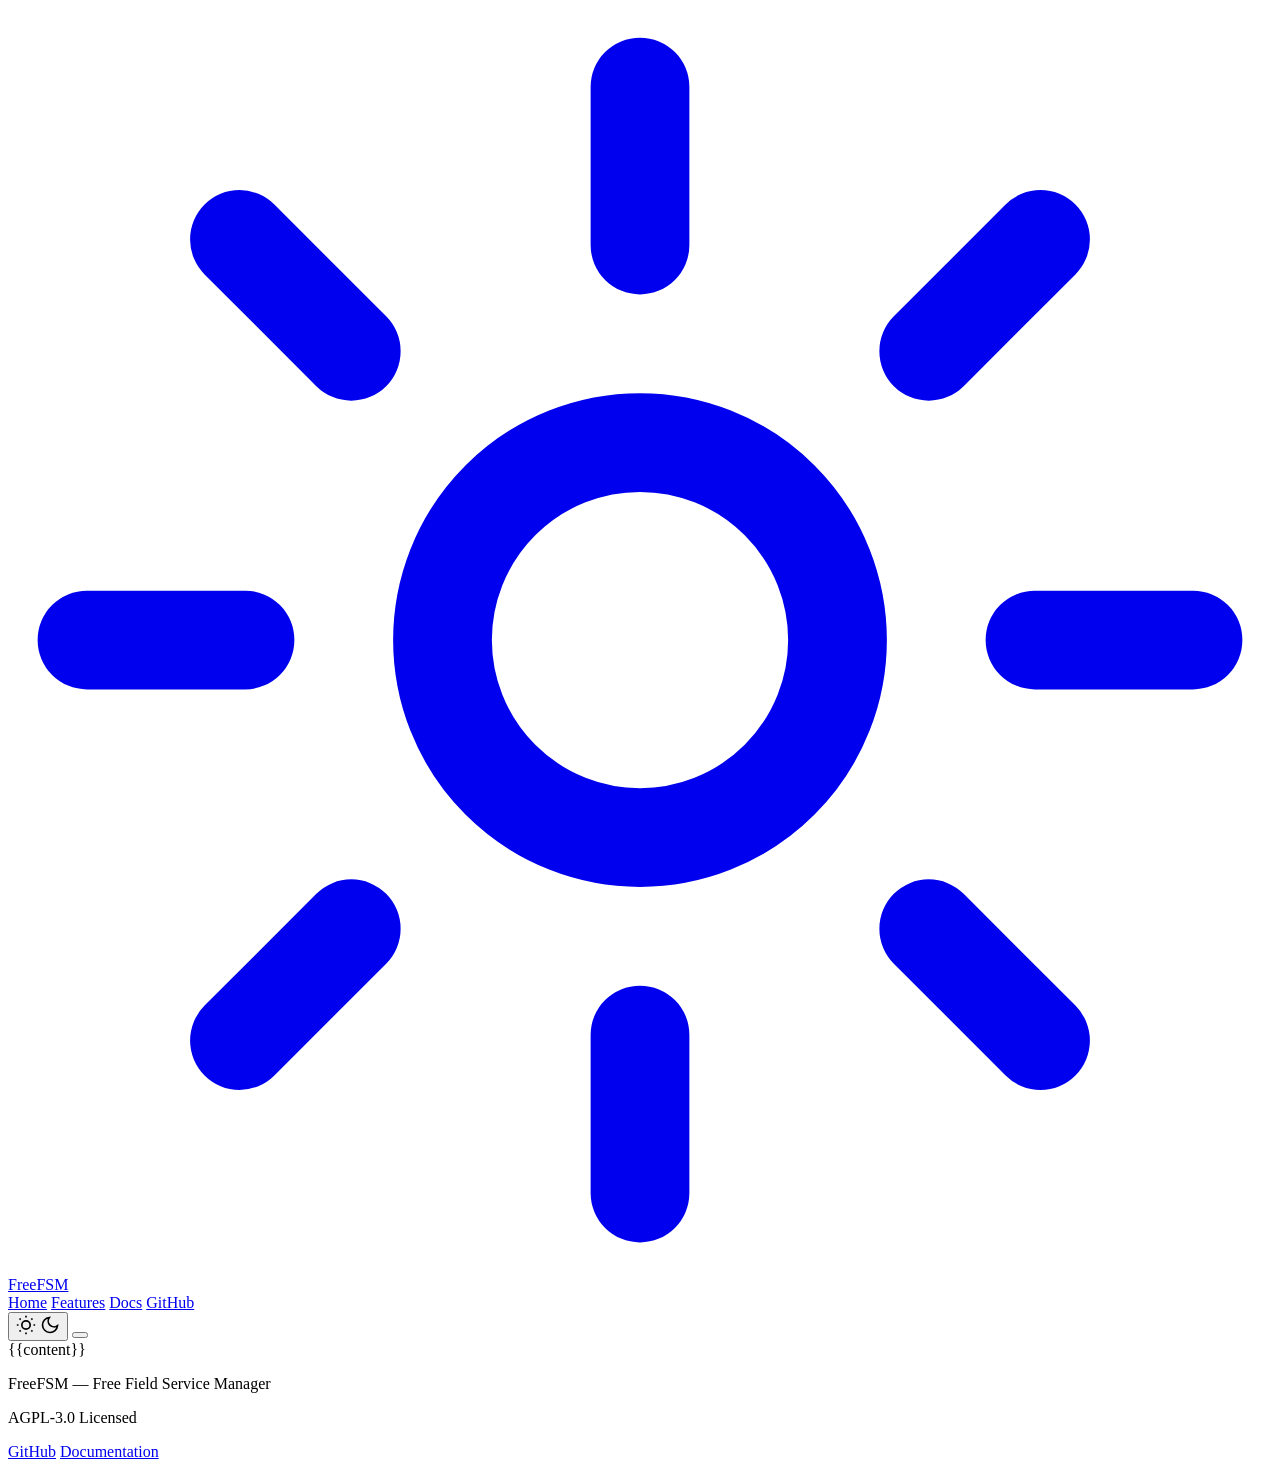
==== src/layouts/base.html @ f8d1ea17 "initial commit" ====
<!DOCTYPE html>
<html lang="en">
<head>
  <meta charset="UTF-8">
  <meta name="viewport" content="width=device-width, initial-scale=1.0">
  <title>FreeFSM — Free Field Service Manager</title>
  <meta name="description" content="Self-hosted, open-source field service management for FreeBSD and Linux. Single static Go binary, PostgreSQL backend, zero npm dependencies.">
  <link rel="icon" type="image/svg+xml" href="/assets/images/logo.svg">
  <link rel="stylesheet" href="/assets/css/style.css">
</head>
<body>
  <nav class="nav">
    <div class="nav-inner container">
      <a href="/" class="logo">
        <svg class="logo-icon" viewBox="0 0 32 32" fill="none">
          <circle cx="16" cy="16" r="5" stroke="currentColor" stroke-width="2.5"/>
          <path d="M16 2v4M16 26v4M5.86 5.86l2.83 2.83M23.31 23.31l2.83 2.83M2 16h4M26 16h4M5.86 26.14l2.83-2.83M23.31 8.69l2.83-2.83" stroke="currentColor" stroke-width="2.5" stroke-linecap="round"/>
        </svg>
        <span class="logo-text">FreeFSM</span>
      </a>
      <div class="nav-links">
        <a href="/">Home</a>
        <a href="/features.html">Features</a>
        <a href="/docs/">Docs</a>
        <a href="https://github.com/MartialM1nd/freefsm" class="nav-cta">GitHub</a>
      </div>
      <button class="theme-toggle" aria-label="Toggle theme" title="Toggle theme">
        <svg class="sun-icon" viewBox="0 0 24 24" fill="none" stroke="currentColor" stroke-width="2" width="20" height="20">
          <circle cx="12" cy="12" r="5"/><path d="M12 1v2M12 21v2M4.22 4.22l1.42 1.42M18.36 18.36l1.42 1.42M1 12h2M21 12h2M4.22 19.78l1.42-1.42M18.36 5.64l1.42-1.42"/>
        </svg>
        <svg class="moon-icon" viewBox="0 0 24 24" fill="none" stroke="currentColor" stroke-width="2" width="20" height="20">
          <path d="M21 12.79A9 9 0 1 1 11.21 3 7 7 0 0 0 21 12.79z"/>
        </svg>
      </button>
      <button class="nav-toggle" aria-label="Toggle navigation">
        <span></span><span></span><span></span>
      </button>
    </div>
  </nav>

  <main>
    {{content}}
  </main>

  <footer class="footer">
    <div class="container footer-inner">
      <div class="footer-left">
        <p>FreeFSM — Free Field Service Manager</p>
        <p class="footer-muted">AGPL-3.0 Licensed</p>
      </div>
      <div class="footer-right">
        <a href="https://github.com/MartialM1nd/freefsm">GitHub</a>
        <a href="/docs/">Documentation</a>
      </div>
    </div>
  </footer>

  <script src="/assets/js/main.js"></script>
</body>
</html>
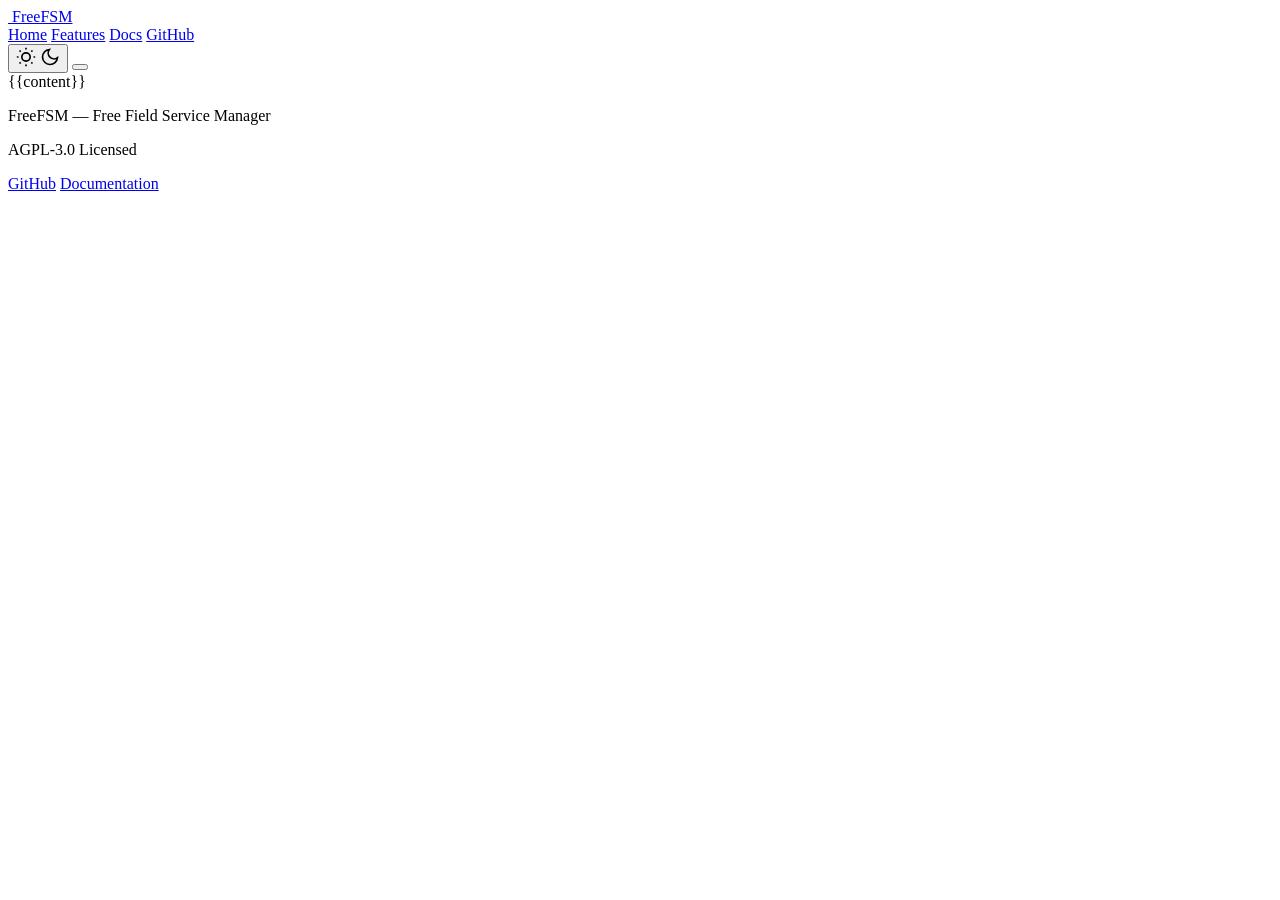
==== commit 16c5d8d2: "add logo.png and full favicon suite; remove logo.svg" ====
--- a/src/layouts/base.html
+++ b/src/layouts/base.html
@@ -5,17 +5,17 @@
   <meta name="viewport" content="width=device-width, initial-scale=1.0">
   <title>FreeFSM — Free Field Service Manager</title>
   <meta name="description" content="Self-hosted, open-source field service management for FreeBSD and Linux. Single static Go binary, PostgreSQL backend, zero npm dependencies.">
-  <link rel="icon" type="image/svg+xml" href="/assets/images/logo.svg">
+  <link rel="icon" type="image/x-icon" href="/assets/images/favicon.ico">
+  <link rel="icon" type="image/png" sizes="32x32" href="/assets/images/favicon-32x32.png">
+  <link rel="icon" type="image/png" sizes="16x16" href="/assets/images/favicon-16x16.png">
+  <link rel="apple-touch-icon" sizes="180x180" href="/assets/images/apple-touch-icon.png">
   <link rel="stylesheet" href="/assets/css/style.css">
 </head>
 <body>
   <nav class="nav">
     <div class="nav-inner container">
       <a href="/" class="logo">
-        <svg class="logo-icon" viewBox="0 0 32 32" fill="none">
-          <circle cx="16" cy="16" r="5" stroke="currentColor" stroke-width="2.5"/>
-          <path d="M16 2v4M16 26v4M5.86 5.86l2.83 2.83M23.31 23.31l2.83 2.83M2 16h4M26 16h4M5.86 26.14l2.83-2.83M23.31 8.69l2.83-2.83" stroke="currentColor" stroke-width="2.5" stroke-linecap="round"/>
-        </svg>
+        <img class="logo-icon" src="/assets/images/logo.png" alt="">
         <span class="logo-text">FreeFSM</span>
       </a>
       <div class="nav-links">
